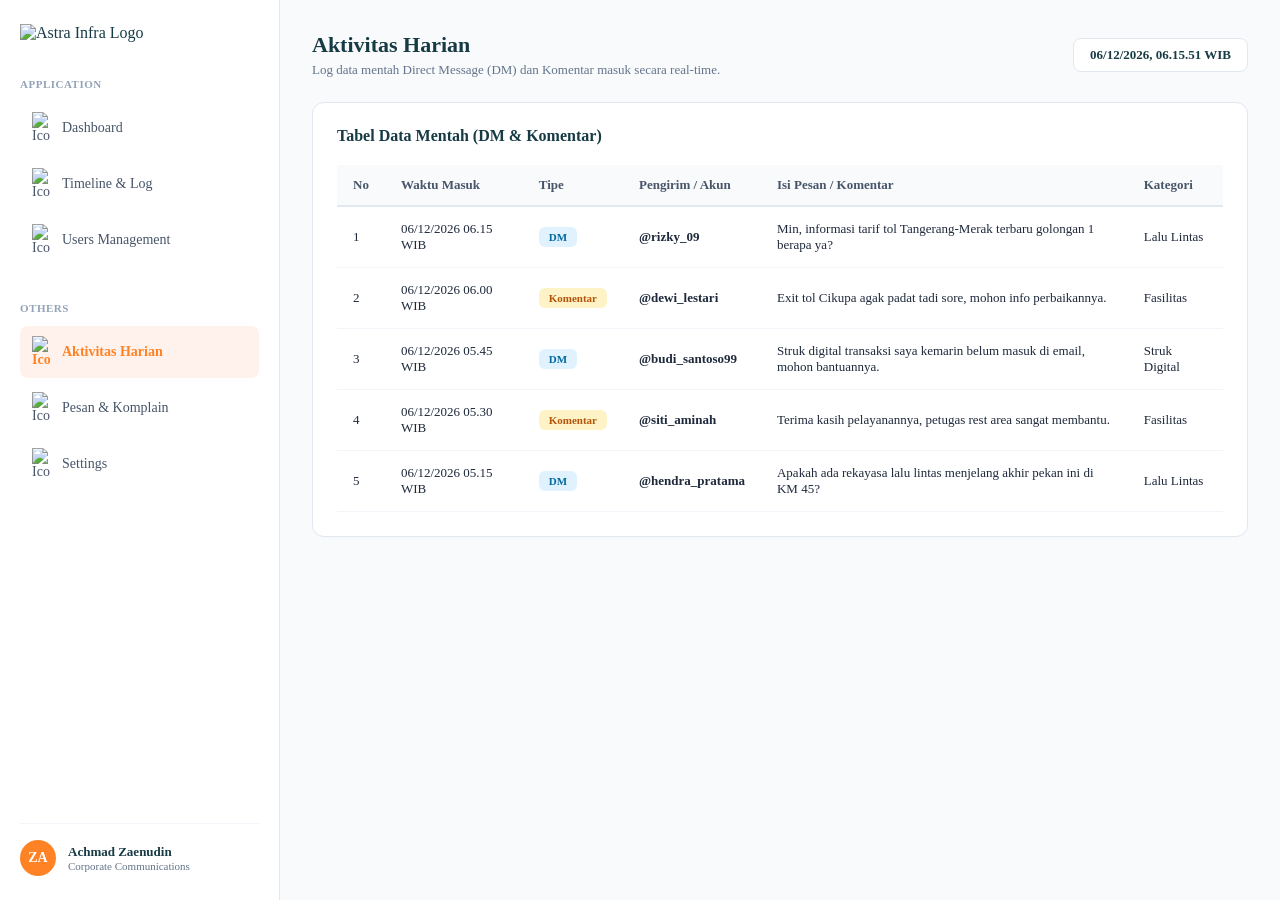
==== aktivitas.html @ bfa9b8fa "Update aktivitas.html" ====
<!DOCTYPE html>
<html lang="id">
<head>
    <meta charset="UTF-8">
    <meta name="viewport" content="width=device-width, initial-scale=1.0">
    <title>Aktivitas Harian - SMARTDASH Astra Infra</title>
    <!-- Google Fonts: Roboto -->
    <link href="https://fonts.googleapis.com/css2?family=Roboto:wght@400;500;700;900&display=swap" rel="stylesheet">
    <style>
        * {
            box-sizing: border-box;
            margin: 0;
            padding: 0;
            font-family: 'Roboto', !important;
        }

        body {
            background-color: #f8fafc;
            color: #173B45;
            display: flex;
            height: 100vh;
            overflow: hidden;
        }

        /* SIDEBAR KIRI */
        .sidebar {
            width: 280px;
            background-color: #ffffff;
            border-right: 1px solid #e2e8f0;
            display: flex;
            flex-direction: column;
            justify-content: space-between;
            padding: 24px 20px;
            height: 100vh;
        }

        .brand-container {
            display: flex;
            flex-direction: column;
            gap: 12px;
        }

        .brand-logo {
            max-width: 130px;
            height: auto;
        }

        .menu-section {
            margin-top: 24px;
        }

        .menu-label {
            font-size: 11px;
            font-weight: 700;
            color: #94a3b8;
            letter-spacing: 0.5px;
            margin-bottom: 12px;
            text-transform: uppercase;
        }

        .menu-list {
            display: flex;
            flex-direction: column;
            gap: 4px;
        }

        .menu-item {
            display: flex;
            align-items: center;
            gap: 12px;
            padding: 10px 12px;
            border-radius: 8px;
            text-decoration: none;
            color: #475569;
            font-size: 14px;
            font-weight: 500;
            transition: all 0.2s;
        }

        .menu-item:hover {
            background-color: #f1f5f9;
            color: #173B45;
        }

        .menu-item.active {
            background-color: #fff1eb;
            color: #FF8225;
            font-weight: 600;
        }

        /* USER PROFILE DI BAWAH */
        .user-profile {
            display: flex;
            align-items: center;
            gap: 12px;
            padding-top: 16px;
            border-top: 1px solid #f1f5f9;
        }

        .user-avatar {
            width: 36px;
            height: 36px;
            background-color: #FF8225;
            color: white;
            border-radius: 50%;
            display: flex;
            align-items: center;
            justify-content: center;
            font-weight: 700;
            font-size: 14px;
        }

        .user-info h4 {
            font-size: 13px;
            font-weight: 700;
            color: #173B45;
        }

        .user-info p {
            font-size: 11px;
            color: #64748b;
        }

        /* KONTEN UTAMA */
        .main-content {
            flex: 1;
            padding: 32px;
            overflow-y: auto;
            display: flex;
            flex-direction: column;
            gap: 24px;
        }

        .page-header {
            display: flex;
            justify-content: space-between;
            align-items: center;
        }

        .page-title h1 {
            font-size: 22px;
            font-weight: 700;
            color: #173B45;
        }

        .page-title p {
            font-size: 13px;
            color: #64748b;
            margin-top: 4px;
        }

        .live-clock {
            background: #ffffff;
            padding: 8px 16px;
            border-radius: 8px;
            border: 1px solid #e2e8f0;
            font-size: 13px;
            font-weight: 600;
            color: #173B45;
        }

        /* KARTU TABEL */
        .card {
            background: #ffffff;
            border-radius: 12px;
            border: 1px solid #e2e8f0;
            padding: 24px;
            box-shadow: 0 1px 3px rgba(0,0,0,0.02);
        }

        .card-header {
            display: flex;
            justify-content: space-between;
            align-items: center;
            margin-bottom: 20px;
        }

        .card-header h3 {
            font-size: 16px;
            font-weight: 700;
            color: #173B45;
        }

        /* TABEL DATA */
        .table-responsive {
            width: 100%;
            overflow-x: auto;
        }

        table {
            width: 100%;
            border-collapse: collapse;
            text-align: left;
            font-size: 13px;
        }

        th {
            background-color: #f8fafc;
            color: #475569;
            font-weight: 600;
            padding: 12px 16px;
            border-bottom: 2px solid #e2e8f0;
        }

        td {
            padding: 14px 16px;
            border-bottom: 1px solid #f1f5f9;
            color: #1e293b;
        }

        tr:hover td {
            background-color: #f8fafc;
        }

        .badge {
            padding: 4px 10px;
            border-radius: 6px;
            font-size: 11px;
            font-weight: 600;
        }

        .badge-dm {
            background-color: #e0f2fe;
            color: #0369a1;
        }

        .badge-komentar {
            background-color: #fef3c7;
            color: #b45309;
        }
    </style>
</head>
<body>

    <!-- SIDEBAR -->
    <aside class="sidebar">
        <div class="brand-container">
            <img src="assets/Logo.svg" alt="Astra Infra Logo" class="brand-logo">
            
            <div class="menu-section">
                <div class="menu-label">Application</div>
                <div class="menu-list">
                    <a href="dashboard.html" class="menu-item">
                        <img src="assets/Dashboard.svg" alt="Icon" width="18"> Dashboard
                    </a>
                    <a href="index.html" class="menu-item">
                        <img src="assets/calendar.svg" alt="Icon" width="18"> Timeline & Log
                    </a>
                    <a href="#" class="menu-item">
                        <img src="assets/Profil.svg" alt="Icon" width="18"> Users Management
                    </a>
                </div>
            </div>

            <div class="menu-section">
                <div class="menu-label">Others</div>
                <div class="menu-list">
                    <a href="aktivitas.html" class="menu-item active">
                        <img src="assets/Aktivitas.svg" alt="Icon" width="18"> Aktivitas Harian
                    </a>
                    <a href="#" class="menu-item">
                        <img src="assets/message.svg" alt="Icon" width="18"> Pesan & Komplain
                    </a>
                    <a href="#" class="menu-item">
                        <img src="assets/Setting.svg" alt="Icon" width="18"> Settings
                    </a>
                </div>
            </div>
        </div>

        <div class="user-profile">
            <div class="user-avatar">ZA</div>
            <div class="user-info">
                <h4>Achmad Zaenudin</h4>
                <p>Corporate Communications</p>
            </div>
        </div>
    </aside>

    <!-- KONTEN UTAMA -->
    <main class="main-content">
        <div class="page-header">
            <div class="page-title">
                <h1>Aktivitas Harian</h1>
                <p>Log data mentah Direct Message (DM) dan Komentar masuk secara real-time.</p>
            </div>
            <div class="live-clock" id="liveClock">
                Memuat Waktu...
            </div>
        </div>

        <div class="card">
            <div class="card-header">
                <h3>Tabel Data Mentah (DM & Komentar)</h3>
            </div>
            <div class="table-responsive">
                <table>
                    <thead>
                        <tr>
                            <th>No</th>
                            <th>Waktu Masuk</th>
                            <th>Tipe</th>
                            <th>Pengirim / Akun</th>
                            <th>Isi Pesan / Komentar</th>
                            <th>Kategori</th>
                        </tr>
                    </thead>
                    <tbody id="rawDataTable">
                        <!-- Data akan diisi otomatis menggunakan JavaScript dengan waktu terbaru -->
                    </tbody>
                </table>
            </div>
        </div>
    </main>

    <script>
        // Fungsi untuk menampilkan jam dan tanggal real-time
        function updateClock() {
            const now = new Date();
            const options = { day: '2-digit', month: '2-digit', year: 'numeric', hour: '2-digit', minute: '2-digit', second: '2-digit' };
            document.getElementById('liveClock').innerText = now.toLocaleDateString('id-ID', options) + ' WIB';
        }
        setInterval(updateClock, 1000);
        updateClock();

        // Simulasi data mentah DM & Komentar dengan tanggal/waktu otomatis berjalan
        const rawData = [
            { type: 'DM', sender: '@rizky_09', text: 'Min, informasi tarif tol Tangerang-Merak terbaru golongan 1 berapa ya?', category: 'Lalu Lintas' },
            { type: 'Komentar', sender: '@dewi_lestari', text: 'Exit tol Cikupa agak padat tadi sore, mohon info perbaikannya.', category: 'Fasilitas' },
            { type: 'DM', sender: '@budi_santoso99', text: 'Struk digital transaksi saya kemarin belum masuk di email, mohon bantuannya.', category: 'Struk Digital' },
            { type: 'Komentar', sender: '@siti_aminah', text: 'Terima kasih pelayanannya, petugas rest area sangat membantu.', category: 'Fasilitas' },
            { type: 'DM', sender: '@hendra_pratama', text: 'Apakah ada rekayasa lalu lintas menjelang akhir pekan ini di KM 45?', category: 'Lalu Lintas' }
        ];

        const tableBody = document.getElementById('rawDataTable');
        
        // Generate tanggal mundur beberapa menit dari sekarang agar terlihat dinamis dan terbaru
        rawData.forEach((item, index) => {
            const dateObj = new Date(Date.now() - index * 1000 * 60 * 15); // selisih 15 menit per baris
            const formattedDate = dateObj.toLocaleDateString('id-ID', { day: '2-digit', month: '2-digit', year: 'numeric' }) + ' ' + dateObj.toLocaleTimeString('id-ID', { hour: '2-digit', minute: '2-digit' });

            const badgeClass = item.type === 'DM' ? 'badge-dm' : 'badge-komentar';

            const row = `
                <tr>
                    <td>${index + 1}</td>
                    <td>${formattedDate} WIB</td>
                    <td><span class="badge ${badgeClass}">${item.type}</span></td>
                    <td><strong>${item.sender}</strong></td>
                    <td>${item.text}</td>
                    <td>${item.category}</td>
                </tr>
            `;
            tableBody.innerHTML += row;
        });
    </script>
</body>
</html>
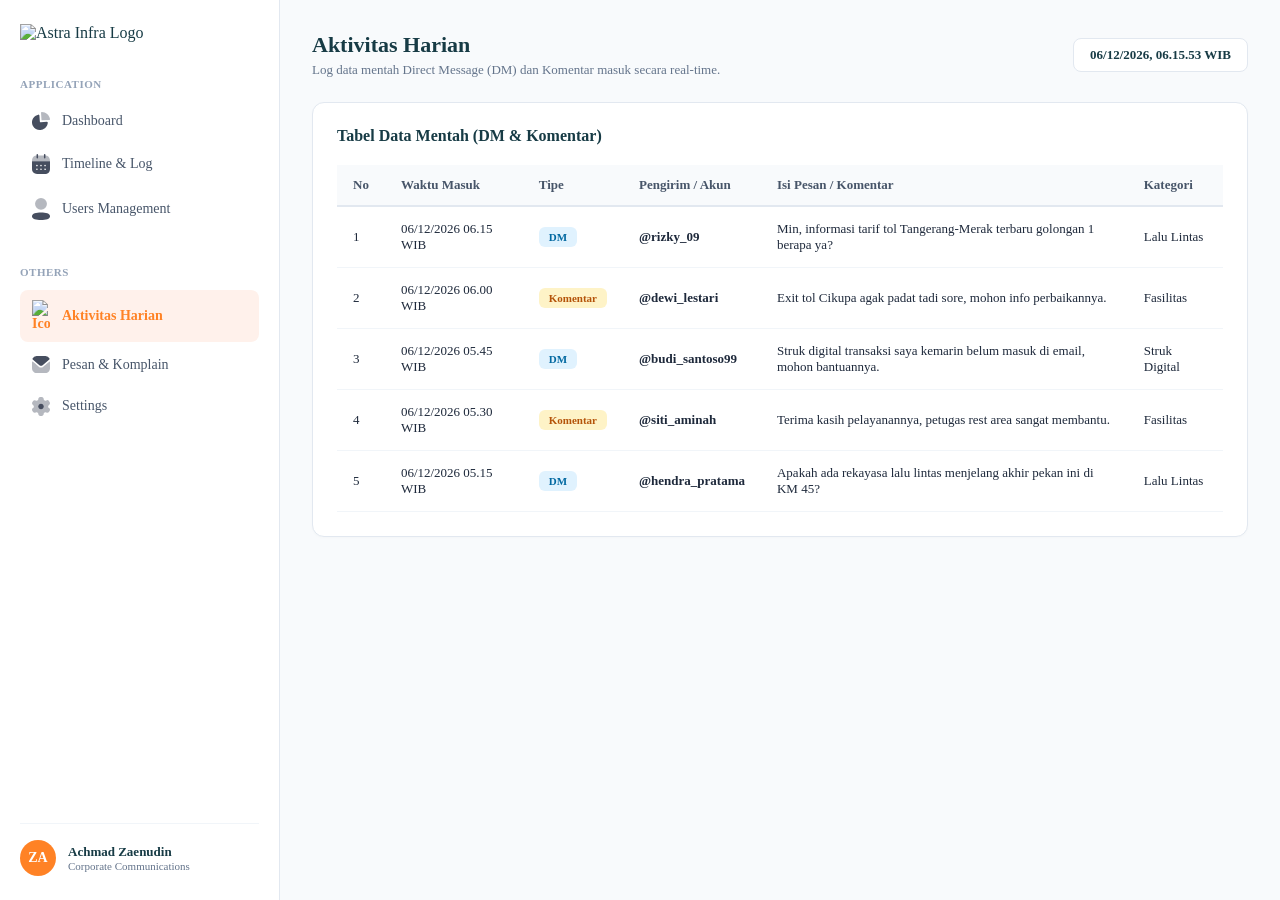
==== commit 98760fc9: "Remove 'assets/' prefix from image sources" ====
--- a/aktivitas.html
+++ b/aktivitas.html
@@ -241,13 +241,13 @@
                 <div class="menu-label">Application</div>
                 <div class="menu-list">
                     <a href="dashboard.html" class="menu-item">
-                        <img src="assets/Dashboard.svg" alt="Icon" width="18"> Dashboard
+                        <img src="Dashboard.svg" alt="Icon" width="18"> Dashboard
                     </a>
                     <a href="index.html" class="menu-item">
-                        <img src="assets/calendar.svg" alt="Icon" width="18"> Timeline & Log
+                        <img src="calendar.svg" alt="Icon" width="18"> Timeline & Log
                     </a>
                     <a href="#" class="menu-item">
-                        <img src="assets/Profil.svg" alt="Icon" width="18"> Users Management
+                        <img src="Profil.svg" alt="Icon" width="18"> Users Management
                     </a>
                 </div>
             </div>
@@ -259,10 +259,10 @@
                         <img src="assets/Aktivitas.svg" alt="Icon" width="18"> Aktivitas Harian
                     </a>
                     <a href="#" class="menu-item">
-                        <img src="assets/message.svg" alt="Icon" width="18"> Pesan & Komplain
+                        <img src="message.svg" alt="Icon" width="18"> Pesan & Komplain
                     </a>
                     <a href="#" class="menu-item">
-                        <img src="assets/Setting.svg" alt="Icon" width="18"> Settings
+                        <img src="Setting.svg" alt="Icon" width="18"> Settings
                     </a>
                 </div>
             </div>
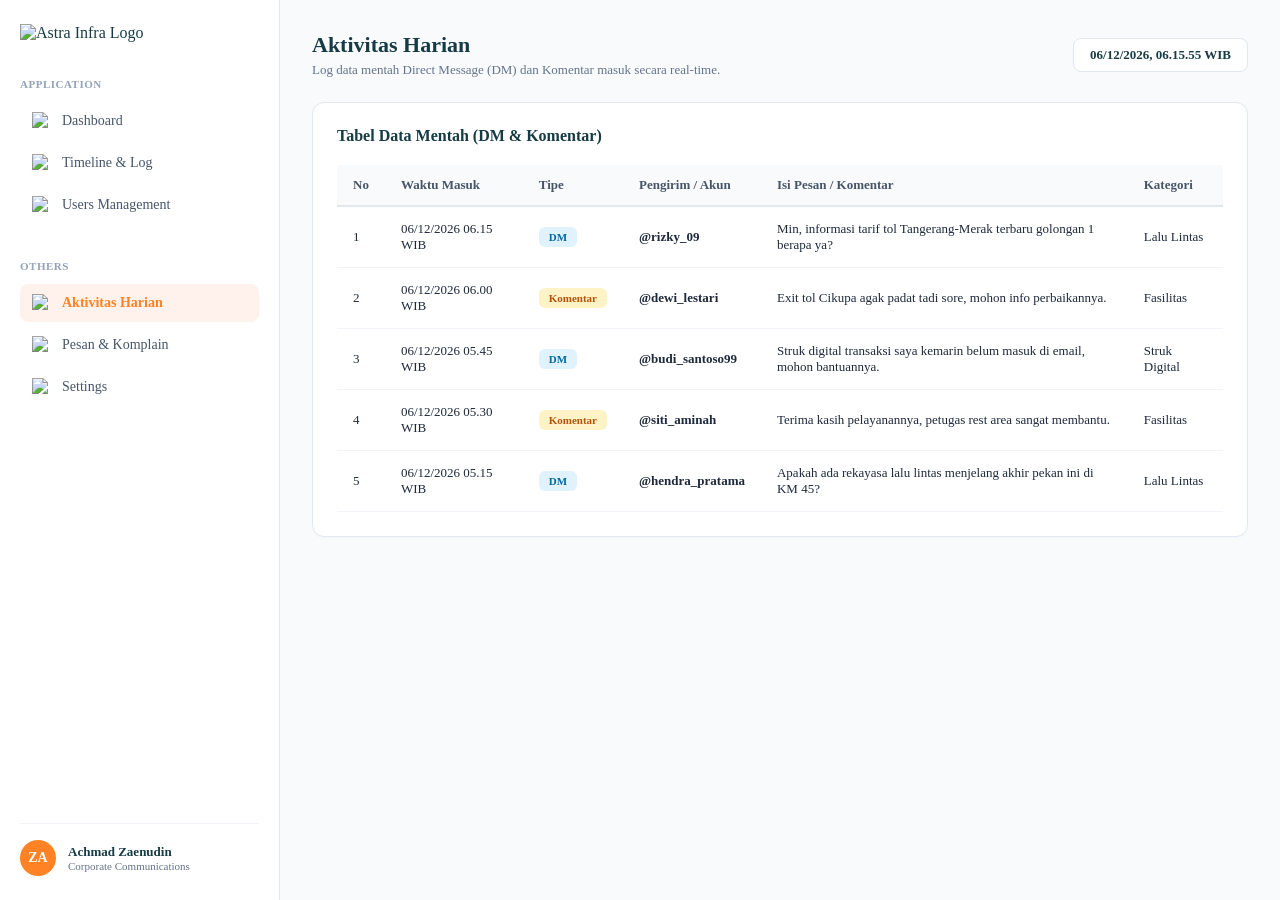
==== commit edb48b90: "Update image paths in aktivitas.html" ====
--- a/aktivitas.html
+++ b/aktivitas.html
@@ -13,7 +13,12 @@
             padding: 0;
             font-family: 'Roboto', !important;
         }
-
+        
+        .menu-item img {
+            width: 18px;
+            height: 18px;
+            object-fit: contain;
+        }
         body {
             background-color: #f8fafc;
             color: #173B45;
@@ -233,21 +238,22 @@
 <body>
 
     <!-- SIDEBAR -->
+    <!-- SIDEBAR -->
     <aside class="sidebar">
         <div class="brand-container">
-            <img src="assets/Logo.svg" alt="Astra Infra Logo" class="brand-logo">
+            <img src="./assets/Logo.svg" alt="Astra Infra Logo" class="brand-logo">
             
             <div class="menu-section">
                 <div class="menu-label">Application</div>
                 <div class="menu-list">
                     <a href="dashboard.html" class="menu-item">
-                        <img src="Dashboard.svg" alt="Icon" width="18"> Dashboard
+                        <img src="./assets/Dashboard.svg" alt="Icon" width="18" height="18"> Dashboard
                     </a>
                     <a href="index.html" class="menu-item">
-                        <img src="calendar.svg" alt="Icon" width="18"> Timeline & Log
+                        <img src="./assets/calendar.svg" alt="Icon" width="18" height="18"> Timeline & Log
                     </a>
                     <a href="#" class="menu-item">
-                        <img src="Profil.svg" alt="Icon" width="18"> Users Management
+                        <img src="./assets/Profil.svg" alt="Icon" width="18" height="18"> Users Management
                     </a>
                 </div>
             </div>
@@ -256,13 +262,13 @@
                 <div class="menu-label">Others</div>
                 <div class="menu-list">
                     <a href="aktivitas.html" class="menu-item active">
-                        <img src="assets/Aktivitas.svg" alt="Icon" width="18"> Aktivitas Harian
+                        <img src="./assets/Aktivitas.svg" alt="Icon" width="18" height="18"> Aktivitas Harian
                     </a>
                     <a href="#" class="menu-item">
-                        <img src="message.svg" alt="Icon" width="18"> Pesan & Komplain
+                        <img src="./assets/message.svg" alt="Icon" width="18" height="18"> Pesan & Komplain
                     </a>
                     <a href="#" class="menu-item">
-                        <img src="Setting.svg" alt="Icon" width="18"> Settings
+                        <img src="./assets/Setting.svg" alt="Icon" width="18" height="18"> Settings
                     </a>
                 </div>
             </div>
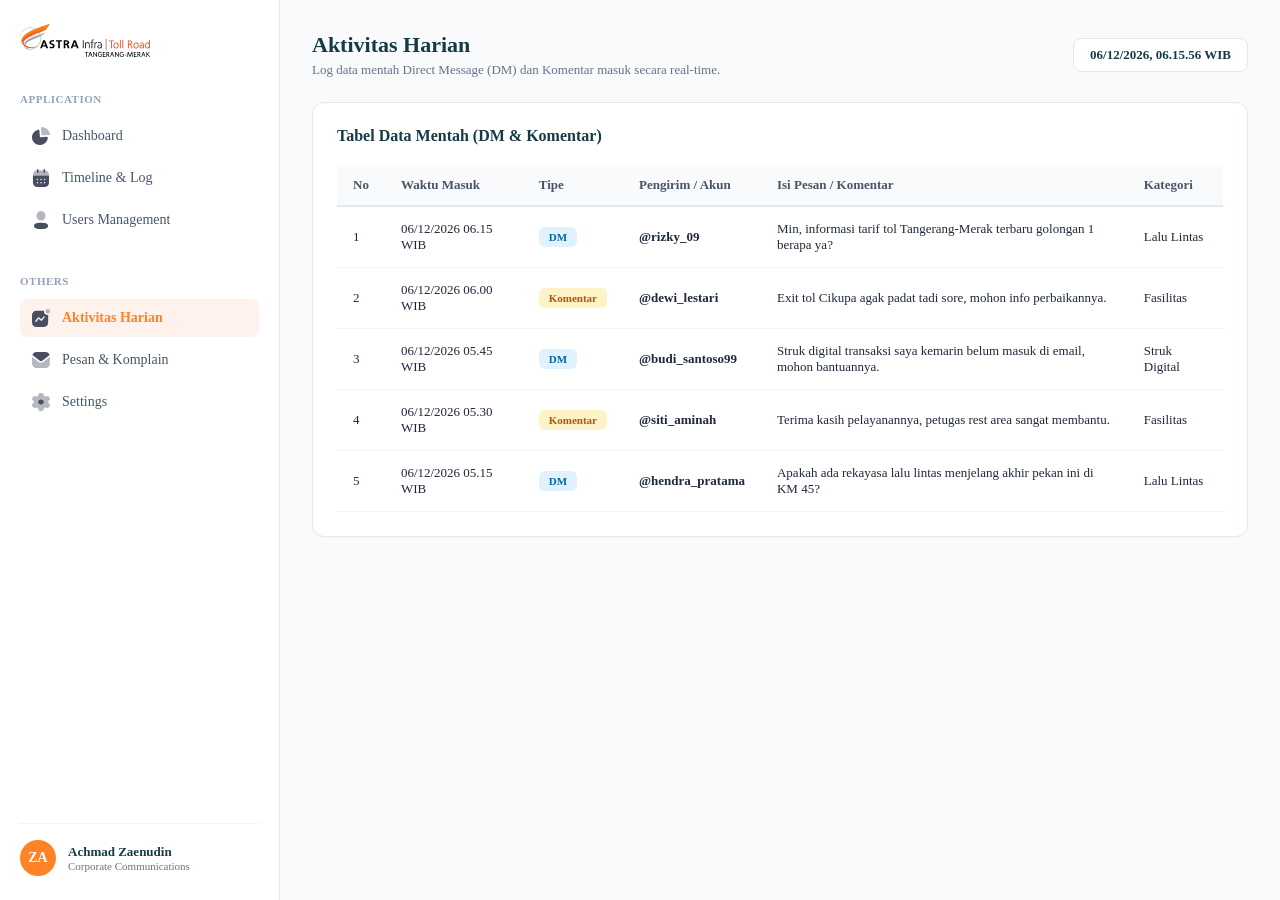
==== commit fdde9e68: "Update aktivitas.html" ====
--- a/aktivitas.html
+++ b/aktivitas.html
@@ -241,19 +241,19 @@
     <!-- SIDEBAR -->
     <aside class="sidebar">
         <div class="brand-container">
-            <img src="./assets/Logo.svg" alt="Astra Infra Logo" class="brand-logo">
+            <img src="Logo.svg" alt="Astra Infra Logo" class="brand-logo">
             
             <div class="menu-section">
                 <div class="menu-label">Application</div>
                 <div class="menu-list">
                     <a href="dashboard.html" class="menu-item">
-                        <img src="./assets/Dashboard.svg" alt="Icon" width="18" height="18"> Dashboard
+                        <img src="Dashboard.svg" alt="Icon" width="18" height="18"> Dashboard
                     </a>
                     <a href="index.html" class="menu-item">
-                        <img src="./assets/calendar.svg" alt="Icon" width="18" height="18"> Timeline & Log
+                        <img src="calendar.svg" alt="Icon" width="18" height="18"> Timeline & Log
                     </a>
                     <a href="#" class="menu-item">
-                        <img src="./assets/Profil.svg" alt="Icon" width="18" height="18"> Users Management
+                        <img src="Profil.svg" alt="Icon" width="18" height="18"> Users Management
                     </a>
                 </div>
             </div>
@@ -262,13 +262,13 @@
                 <div class="menu-label">Others</div>
                 <div class="menu-list">
                     <a href="aktivitas.html" class="menu-item active">
-                        <img src="./assets/Aktivitas.svg" alt="Icon" width="18" height="18"> Aktivitas Harian
+                        <img src="Aktivitas.svg" alt="Icon" width="18" height="18"> Aktivitas Harian
                     </a>
                     <a href="#" class="menu-item">
-                        <img src="./assets/message.svg" alt="Icon" width="18" height="18"> Pesan & Komplain
+                        <img src="message.svg" alt="Icon" width="18" height="18"> Pesan & Komplain
                     </a>
                     <a href="#" class="menu-item">
-                        <img src="./assets/Setting.svg" alt="Icon" width="18" height="18"> Settings
+                        <img src="Setting.svg" alt="Icon" width="18" height="18"> Settings
                     </a>
                 </div>
             </div>
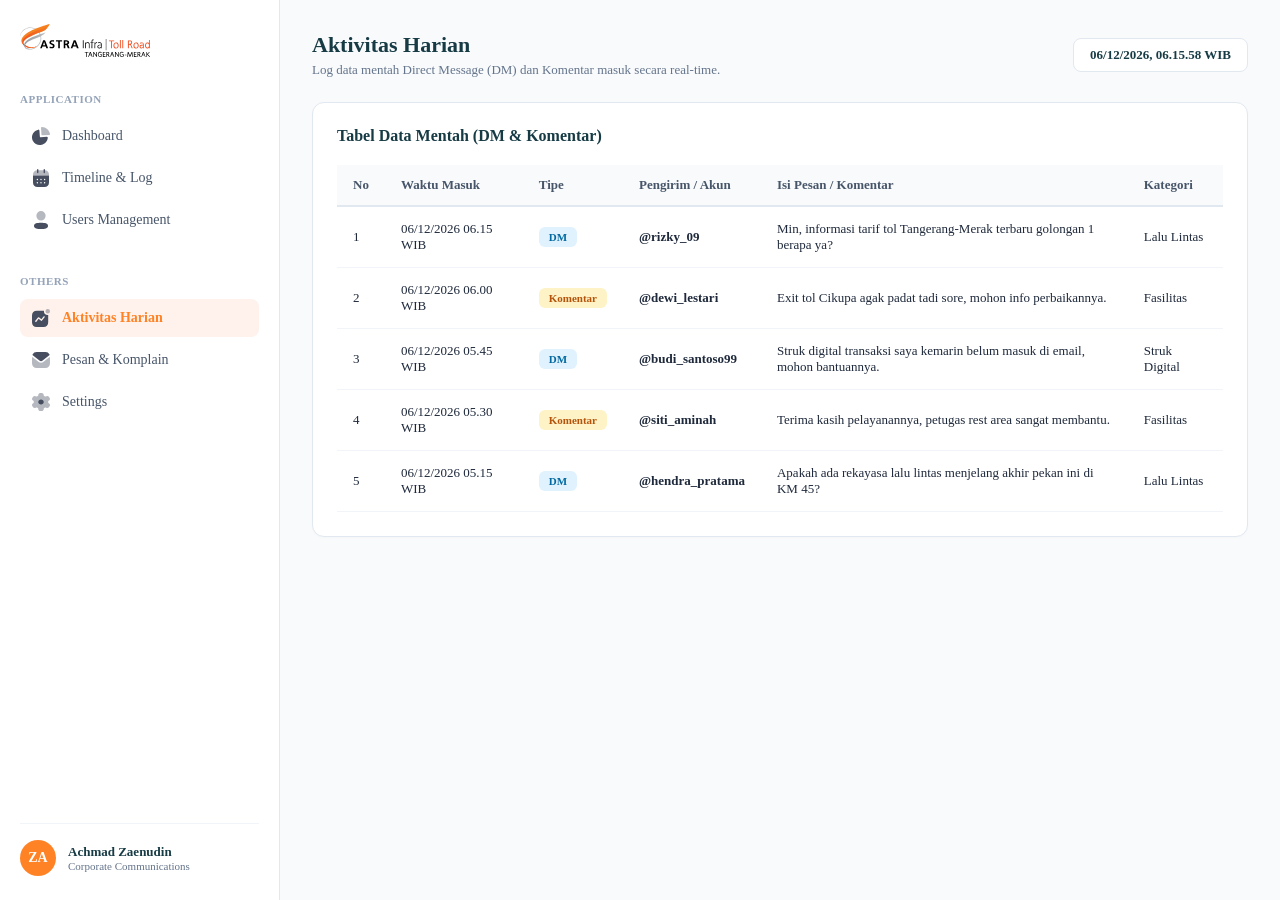
==== commit 8be1736e: "Update page title in aktivitas.html" ====
--- a/aktivitas.html
+++ b/aktivitas.html
@@ -3,7 +3,7 @@
 <head>
     <meta charset="UTF-8">
     <meta name="viewport" content="width=device-width, initial-scale=1.0">
-    <title>Aktivitas Harian - SMARTDASH Astra Infra</title>
+    <title>Aktivitas Harian - Dirrect Message dan Komen Instagram</title>
     <!-- Google Fonts: Roboto -->
     <link href="https://fonts.googleapis.com/css2?family=Roboto:wght@400;500;700;900&display=swap" rel="stylesheet">
     <style>
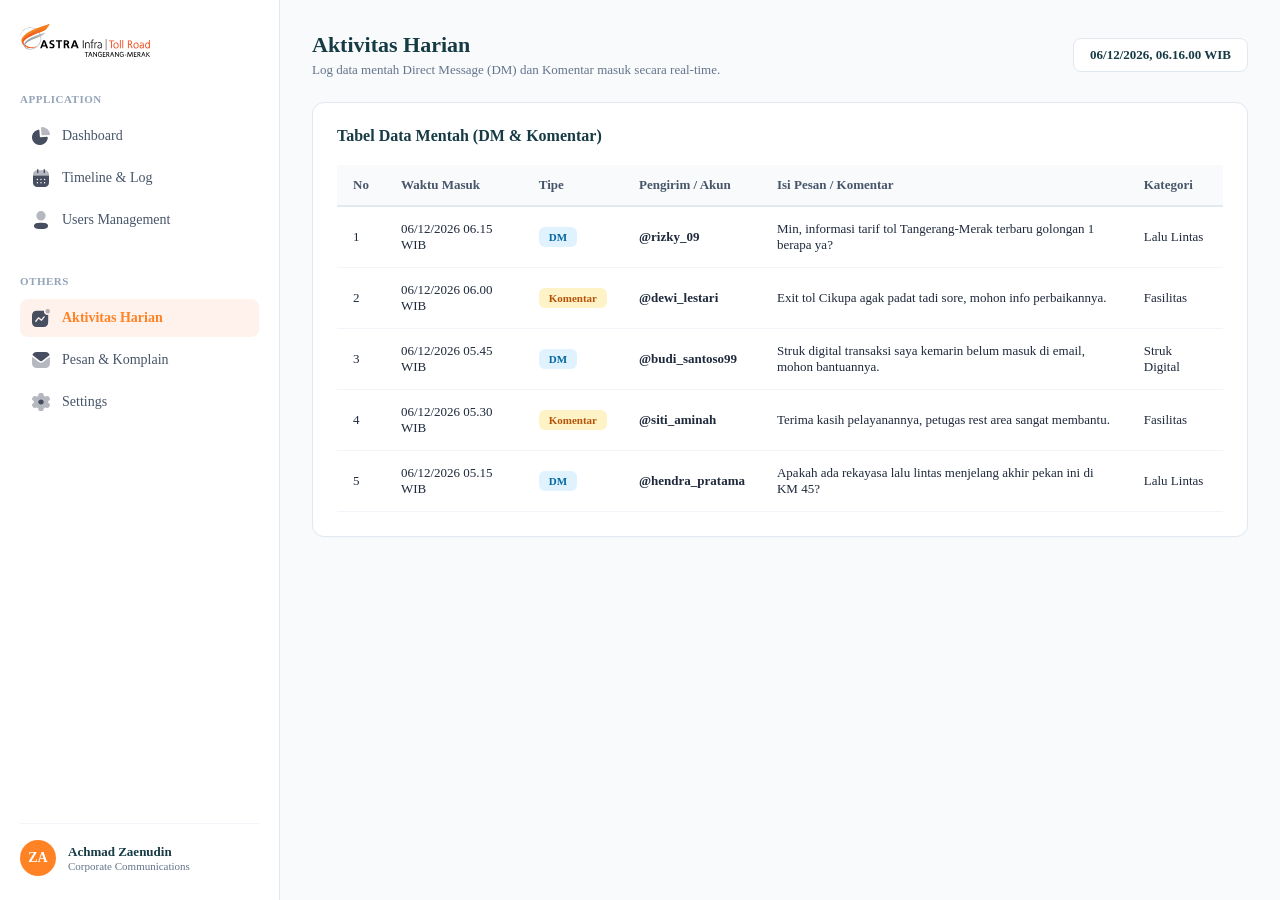
==== commit a611ee96: "Update aktivitas.html" ====
--- a/aktivitas.html
+++ b/aktivitas.html
@@ -4,7 +4,6 @@
     <meta charset="UTF-8">
     <meta name="viewport" content="width=device-width, initial-scale=1.0">
     <title>Aktivitas Harian - Dirrect Message dan Komen Instagram</title>
-    <!-- Google Fonts: Roboto -->
     <link href="https://fonts.googleapis.com/css2?family=Roboto:wght@400;500;700;900&display=swap" rel="stylesheet">
     <style>
         * {
@@ -237,8 +236,7 @@
 </head>
 <body>
 
-    <!-- SIDEBAR -->
-    <!-- SIDEBAR -->
+
     <aside class="sidebar">
         <div class="brand-container">
             <img src="Logo.svg" alt="Astra Infra Logo" class="brand-logo">
@@ -283,7 +281,6 @@
         </div>
     </aside>
 
-    <!-- KONTEN UTAMA -->
     <main class="main-content">
         <div class="page-header">
             <div class="page-title">
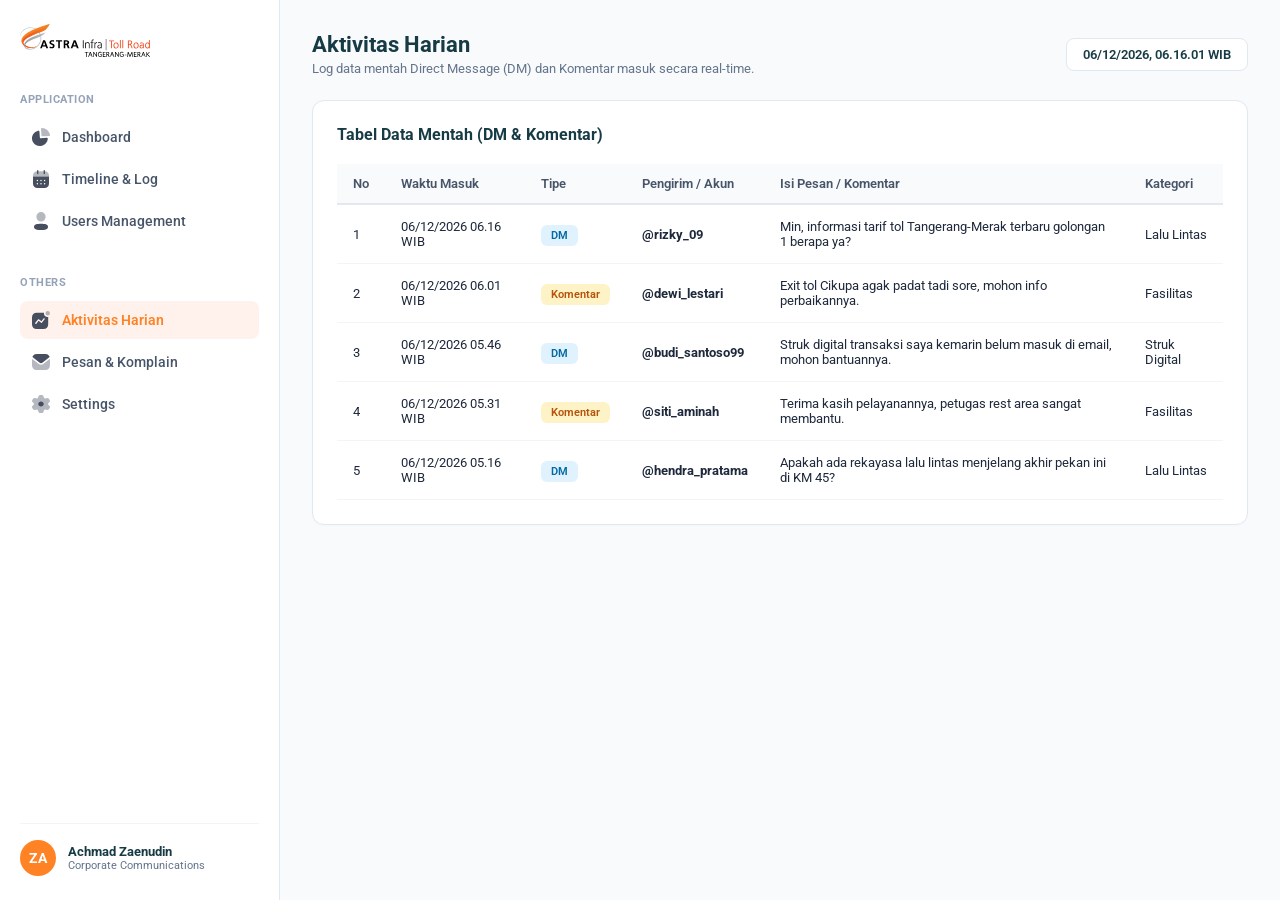
==== commit fa5b0799: "Update aktivitas.html" ====
--- a/aktivitas.html
+++ b/aktivitas.html
@@ -3,14 +3,14 @@
 <head>
     <meta charset="UTF-8">
     <meta name="viewport" content="width=device-width, initial-scale=1.0">
-    <title>Aktivitas Harian - Dirrect Message dan Komen Instagram</title>
+    <title>Aktivitas Harian - Direct Message dan Komen Instagram</title>
     <link href="https://fonts.googleapis.com/css2?family=Roboto:wght@400;500;700;900&display=swap" rel="stylesheet">
     <style>
         * {
             box-sizing: border-box;
             margin: 0;
             padding: 0;
-            font-family: 'Roboto', !important;
+            font-family: 'Roboto', sans-serif;
         }
         
         .menu-item img {
@@ -18,6 +18,7 @@
             height: 18px;
             object-fit: contain;
         }
+        
         body {
             background-color: #f8fafc;
             color: #173B45;
@@ -235,7 +236,6 @@
     </style>
 </head>
 <body>
-
 
     <aside class="sidebar">
         <div class="brand-container">
@@ -309,7 +309,7 @@
                         </tr>
                     </thead>
                     <tbody id="rawDataTable">
-                        <!-- Data akan diisi otomatis menggunakan JavaScript dengan waktu terbaru -->
+                        <!-- Data akan diisi otomatis menggunakan JavaScript -->
                     </tbody>
                 </table>
             </div>
@@ -317,7 +317,6 @@
     </main>
 
     <script>
-        // Fungsi untuk menampilkan jam dan tanggal real-time
         function updateClock() {
             const now = new Date();
             const options = { day: '2-digit', month: '2-digit', year: 'numeric', hour: '2-digit', minute: '2-digit', second: '2-digit' };
@@ -326,7 +325,6 @@
         setInterval(updateClock, 1000);
         updateClock();
 
-        // Simulasi data mentah DM & Komentar dengan tanggal/waktu otomatis berjalan
         const rawData = [
             { type: 'DM', sender: '@rizky_09', text: 'Min, informasi tarif tol Tangerang-Merak terbaru golongan 1 berapa ya?', category: 'Lalu Lintas' },
             { type: 'Komentar', sender: '@dewi_lestari', text: 'Exit tol Cikupa agak padat tadi sore, mohon info perbaikannya.', category: 'Fasilitas' },
@@ -337,9 +335,8 @@
 
         const tableBody = document.getElementById('rawDataTable');
         
-        // Generate tanggal mundur beberapa menit dari sekarang agar terlihat dinamis dan terbaru
         rawData.forEach((item, index) => {
-            const dateObj = new Date(Date.now() - index * 1000 * 60 * 15); // selisih 15 menit per baris
+            const dateObj = new Date(Date.now() - index * 1000 * 60 * 15);
             const formattedDate = dateObj.toLocaleDateString('id-ID', { day: '2-digit', month: '2-digit', year: 'numeric' }) + ' ' + dateObj.toLocaleTimeString('id-ID', { hour: '2-digit', minute: '2-digit' });
 
             const badgeClass = item.type === 'DM' ? 'badge-dm' : 'badge-komentar';
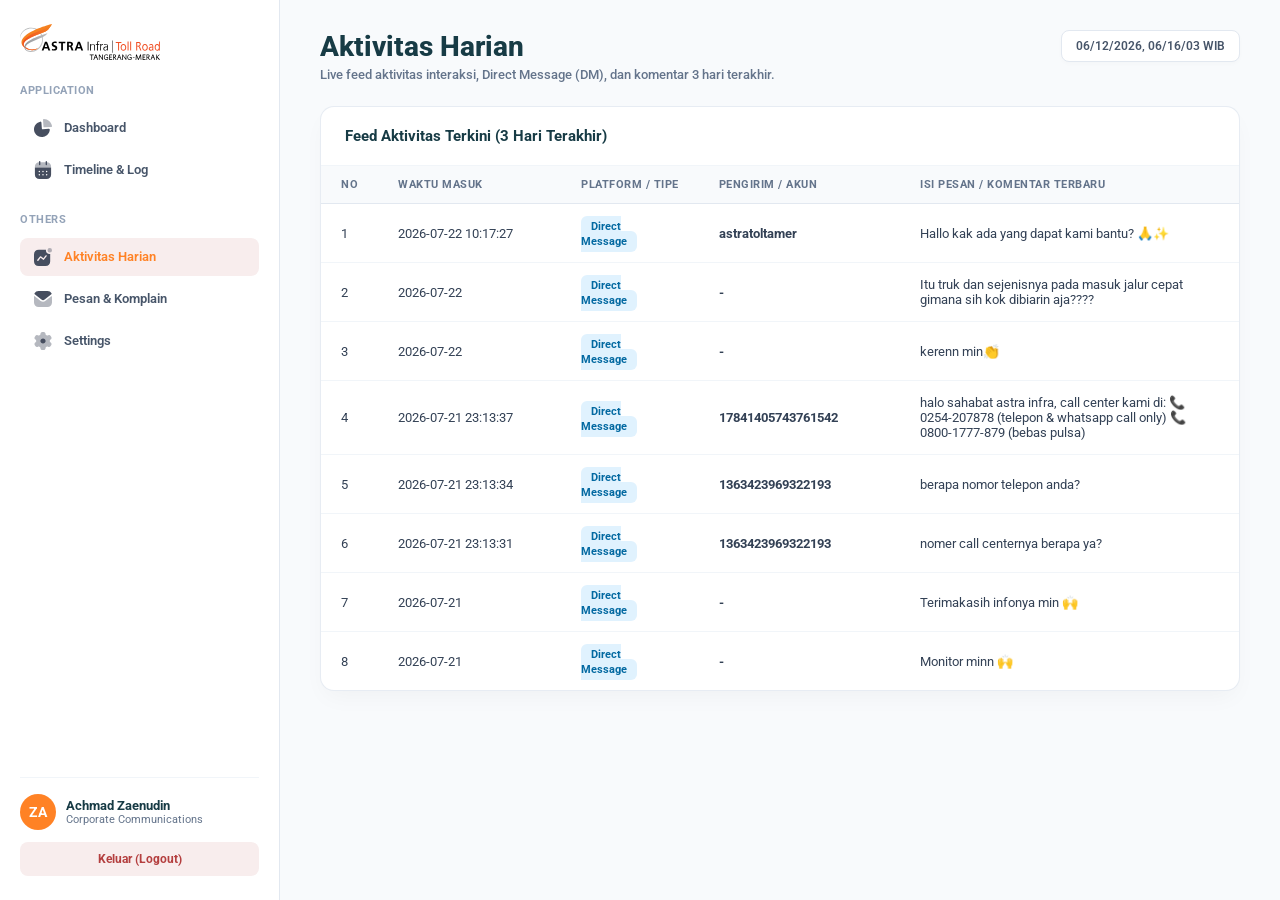
==== commit 051085fd: "Add files via upload" ====
--- a/aktivitas.html
+++ b/aktivitas.html
@@ -3,7 +3,7 @@
 <head>
     <meta charset="UTF-8">
     <meta name="viewport" content="width=device-width, initial-scale=1.0">
-    <title>Aktivitas Harian - Direct Message dan Komen Instagram</title>
+    <title>Aktivitas Harian - SMARTDASH Astra Infra Toll Road Tangerang-Merak</title>
     <link href="https://fonts.googleapis.com/css2?family=Roboto:wght@400;500;700;900&display=swap" rel="stylesheet">
     <style>
         * {
@@ -12,13 +12,7 @@
             padding: 0;
             font-family: 'Roboto', sans-serif;
         }
-        
-        .menu-item img {
-            width: 18px;
-            height: 18px;
-            object-fit: contain;
-        }
-        
+
         body {
             background-color: #f8fafc;
             color: #173B45;
@@ -37,30 +31,39 @@
             justify-content: space-between;
             padding: 24px 20px;
             height: 100vh;
-        }
-
-        .brand-container {
-            display: flex;
-            flex-direction: column;
-            gap: 12px;
+            box-shadow: 4px 0 20px rgba(0, 0, 0, 0.02);
+        }
+
+        .sidebar-top {
+            display: flex;
+            flex-direction: column;
+            gap: 24px;
+            overflow-y: auto;
+        }
+
+        .brand-logo-container {
+            display: flex;
+            align-items: center;
         }
 
         .brand-logo {
-            max-width: 130px;
+            max-width: 140px;
             height: auto;
         }
 
         .menu-section {
-            margin-top: 24px;
+            display: flex;
+            flex-direction: column;
+            gap: 6px;
         }
 
         .menu-label {
             font-size: 11px;
             font-weight: 700;
+            text-transform: uppercase;
             color: #94a3b8;
             letter-spacing: 0.5px;
-            margin-bottom: 12px;
-            text-transform: uppercase;
+            margin-bottom: 6px;
         }
 
         .menu-list {
@@ -73,13 +76,14 @@
             display: flex;
             align-items: center;
             gap: 12px;
-            padding: 10px 12px;
-            border-radius: 8px;
+            padding: 10px 14px;
             text-decoration: none;
             color: #475569;
-            font-size: 14px;
-            font-weight: 500;
-            transition: all 0.2s;
+            font-size: 13px;
+            font-weight: 600;
+            border-radius: 8px;
+            transition: all 0.2s ease;
+            cursor: pointer;
         }
 
         .menu-item:hover {
@@ -88,26 +92,30 @@
         }
 
         .menu-item.active {
-            background-color: #fff1eb;
+            background-color: #F8EDED;
             color: #FF8225;
-            font-weight: 600;
-        }
-
-        /* USER PROFILE DI BAWAH */
+        }
+
+        .sidebar-footer {
+            border-top: 1px solid #f1f5f9;
+            padding-top: 16px;
+            display: flex;
+            flex-direction: column;
+            gap: 12px;
+        }
+
         .user-profile {
             display: flex;
             align-items: center;
-            gap: 12px;
-            padding-top: 16px;
-            border-top: 1px solid #f1f5f9;
+            gap: 10px;
         }
 
         .user-avatar {
             width: 36px;
             height: 36px;
+            border-radius: 50%;
             background-color: #FF8225;
             color: white;
-            border-radius: 50%;
             display: flex;
             align-items: center;
             justify-content: center;
@@ -115,113 +123,135 @@
             font-size: 14px;
         }
 
-        .user-info h4 {
+        .user-info {
+            display: flex;
+            flex-direction: column;
+        }
+
+        .user-name {
             font-size: 13px;
             font-weight: 700;
             color: #173B45;
         }
 
-        .user-info p {
+        .user-role {
             font-size: 11px;
             color: #64748b;
+        }
+
+        .logout-btn {
+            width: 100%;
+            background-color: #F8EDED;
+            color: #B43F3F;
+            border: none;
+            border-radius: 8px;
+            padding: 10px;
+            font-size: 12px;
+            font-weight: 700;
+            cursor: pointer;
+            transition: background 0.2s;
+            text-align: center;
+            text-decoration: none;
+            display: block;
+        }
+
+        .logout-btn:hover {
+            background-color: #f7d6d6;
         }
 
         /* KONTEN UTAMA */
         .main-content {
             flex: 1;
-            padding: 32px;
+            padding: 30px 40px;
             overflow-y: auto;
-            display: flex;
-            flex-direction: column;
-            gap: 24px;
-        }
-
-        .page-header {
+            background-color: #f8fafc;
+        }
+        
+        .top-bar {
             display: flex;
             justify-content: space-between;
-            align-items: center;
-        }
-
-        .page-title h1 {
-            font-size: 22px;
-            font-weight: 700;
+            align-items: flex-start;
+            margin-bottom: 24px;
+        }
+
+        .top-bar h2 {
+            font-size: 28px;
+            font-weight: 800;
             color: #173B45;
         }
 
-        .page-title p {
+        .top-bar p {
             font-size: 13px;
             color: #64748b;
             margin-top: 4px;
-        }
-
-        .live-clock {
+            font-weight: 500;
+        }
+
+        .live-badge {
+            background-color: #ffffff;
+            border: 1px solid #e2e8f0;
+            padding: 8px 14px;
+            border-radius: 8px;
+            font-size: 12px;
+            font-weight: 600;
+            color: #475569;
+            box-shadow: 0 2px 4px rgba(0,0,0,0.02);
+        }
+
+        /* TABEL DATA */
+        .table-card {
             background: #ffffff;
-            padding: 8px 16px;
-            border-radius: 8px;
-            border: 1px solid #e2e8f0;
-            font-size: 13px;
-            font-weight: 600;
+            border-radius: 14px;
+            border: 1px solid rgba(226, 232, 240, 0.8);
+            box-shadow: 0 10px 25px -5px rgba(0, 0, 0, 0.04);
+            overflow: hidden;
+        }
+
+        .table-header-title {
+            padding: 20px 24px;
+            font-size: 15px;
+            font-weight: 700;
             color: #173B45;
-        }
-
-        /* KARTU TABEL */
-        .card {
-            background: #ffffff;
-            border-radius: 12px;
-            border: 1px solid #e2e8f0;
-            padding: 24px;
-            box-shadow: 0 1px 3px rgba(0,0,0,0.02);
-        }
-
-        .card-header {
-            display: flex;
-            justify-content: space-between;
-            align-items: center;
-            margin-bottom: 20px;
-        }
-
-        .card-header h3 {
-            font-size: 16px;
-            font-weight: 700;
-            color: #173B45;
-        }
-
-        /* TABEL DATA */
-        .table-responsive {
-            width: 100%;
-            overflow-x: auto;
+            border-bottom: 1px solid #f1f5f9;
         }
 
         table {
             width: 100%;
             border-collapse: collapse;
             text-align: left;
-            font-size: 13px;
         }
 
         th {
             background-color: #f8fafc;
-            color: #475569;
-            font-weight: 600;
-            padding: 12px 16px;
-            border-bottom: 2px solid #e2e8f0;
+            padding: 12px 20px;
+            font-size: 11px;
+            font-weight: 700;
+            color: #64748b;
+            text-transform: uppercase;
+            letter-spacing: 0.5px;
+            border-bottom: 1px solid #e2e8f0;
         }
 
         td {
-            padding: 14px 16px;
+            padding: 14px 20px;
+            font-size: 13px;
+            color: #334155;
             border-bottom: 1px solid #f1f5f9;
-            color: #1e293b;
-        }
-
-        tr:hover td {
-            background-color: #f8fafc;
-        }
-
-        .badge {
+        }
+
+        tr:last-child td {
+            border-bottom: none;
+        }
+
+        tr:hover {
+            background-color: #fafafa;
+        }
+
+        .badge-type {
             padding: 4px 10px;
             border-radius: 6px;
             font-size: 11px;
-            font-weight: 600;
+            font-weight: 700;
         }
 
         .badge-dm {
@@ -233,25 +263,32 @@
             background-color: #fef3c7;
             color: #b45309;
         }
+
+        .empty-state {
+            text-align: center;
+            padding: 40px;
+            color: #94a3b8;
+            font-size: 13px;
+        }
     </style>
 </head>
+
 <body>
-
+    <!-- SIDEBAR -->
     <aside class="sidebar">
-        <div class="brand-container">
-            <img src="Logo.svg" alt="Astra Infra Logo" class="brand-logo">
-            
+        <div class="sidebar-top">
+            <div class="brand-logo-container">
+                <img src="Logo.svg" alt="Logo Smartdash" class="brand-logo">
+            </div>
+
             <div class="menu-section">
                 <div class="menu-label">Application</div>
                 <div class="menu-list">
                     <a href="dashboard.html" class="menu-item">
                         <img src="Dashboard.svg" alt="Icon" width="18" height="18"> Dashboard
                     </a>
-                    <a href="index.html" class="menu-item">
+                    <a href="dashboard.html" class="menu-item">
                         <img src="calendar.svg" alt="Icon" width="18" height="18"> Timeline & Log
-                    </a>
-                    <a href="#" class="menu-item">
-                        <img src="Profil.svg" alt="Icon" width="18" height="18"> Users Management
                     </a>
                 </div>
             </div>
@@ -262,97 +299,148 @@
                     <a href="aktivitas.html" class="menu-item active">
                         <img src="Aktivitas.svg" alt="Icon" width="18" height="18"> Aktivitas Harian
                     </a>
-                    <a href="#" class="menu-item">
+                    <a href="pesan.html" class="menu-item">
                         <img src="message.svg" alt="Icon" width="18" height="18"> Pesan & Komplain
                     </a>
-                    <a href="#" class="menu-item">
+                    <a href="setting.html" class="menu-item">
                         <img src="Setting.svg" alt="Icon" width="18" height="18"> Settings
                     </a>
                 </div>
             </div>
         </div>
 
-        <div class="user-profile">
-            <div class="user-avatar">ZA</div>
-            <div class="user-info">
-                <h4>Achmad Zaenudin</h4>
-                <p>Corporate Communications</p>
+        <div class="sidebar-footer">
+            <div class="user-profile">
+                <div class="user-avatar">ZA</div>
+                <div class="user-info">
+                    <span class="user-name">Achmad Zaenudin</span>
+                    <span class="user-role">Corporate Communications</span>
+                </div>
             </div>
+            <a href="index.html" class="logout-btn">Keluar (Logout)</a>
         </div>
     </aside>
 
+    <!-- KONTEN UTAMA -->
     <main class="main-content">
-        <div class="page-header">
-            <div class="page-title">
-                <h1>Aktivitas Harian</h1>
-                <p>Log data mentah Direct Message (DM) dan Komentar masuk secara real-time.</p>
+        <div class="top-bar">
+            <div>
+                <h2>Aktivitas Harian</h2>
+                <p>Live feed aktivitas interaksi, Direct Message (DM), dan komentar 3 hari terakhir.</p>
             </div>
-            <div class="live-clock" id="liveClock">
-                Memuat Waktu...
-            </div>
+            <div class="live-badge" id="current-time">Memuat waktu...</div>
         </div>
 
-        <div class="card">
-            <div class="card-header">
-                <h3>Tabel Data Mentah (DM & Komentar)</h3>
-            </div>
-            <div class="table-responsive">
-                <table>
-                    <thead>
-                        <tr>
-                            <th>No</th>
-                            <th>Waktu Masuk</th>
-                            <th>Tipe</th>
-                            <th>Pengirim / Akun</th>
-                            <th>Isi Pesan / Komentar</th>
-                            <th>Kategori</th>
-                        </tr>
-                    </thead>
-                    <tbody id="rawDataTable">
-                        <!-- Data akan diisi otomatis menggunakan JavaScript -->
-                    </tbody>
-                </table>
-            </div>
+        <div class="table-card">
+            <div class="table-header-title">Feed Aktivitas Terkini (3 Hari Terakhir)</div>
+            <table>
+                <thead>
+                    <tr>
+                        <th width="6%">No</th>
+                        <th width="20%">Waktu Masuk</th>
+                        <th width="15%">Platform / Tipe</th>
+                        <th width="22%">Pengirim / Akun</th>
+                        <th width="37%">Isi Pesan / Komentar Terbaru</th>
+                    </tr>
+                </thead>
+                <tbody id="table-body">
+                    <!-- Data akan dimuat secara dinamis via JavaScript -->
+                </tbody>
+            </table>
         </div>
     </main>
 
     <script>
+
+        // Letakkan di awal script untuk mengecek tema yang tersimpan secara otomatis
+        if (localStorage.getItem('theme') === 'dark') {
+            document.body.classList.add('dark-mode');
+        }
+
+        // Update Jam Realtime di Header
         function updateClock() {
             const now = new Date();
-            const options = { day: '2-digit', month: '2-digit', year: 'numeric', hour: '2-digit', minute: '2-digit', second: '2-digit' };
-            document.getElementById('liveClock').innerText = now.toLocaleDateString('id-ID', options) + ' WIB';
+            const options = { year: 'numeric', month: '2-digit', day: '2-digit', hour: '2-digit', minute: '2-digit', second: '2-digit', hour12: false };
+            let timeString = now.toLocaleDateString('id-ID', options).replace(/\./g, '/');
+            document.getElementById('current-time').innerText = timeString + " WIB";
         }
         setInterval(updateClock, 1000);
         updateClock();
 
-        const rawData = [
-            { type: 'DM', sender: '@rizky_09', text: 'Min, informasi tarif tol Tangerang-Merak terbaru golongan 1 berapa ya?', category: 'Lalu Lintas' },
-            { type: 'Komentar', sender: '@dewi_lestari', text: 'Exit tol Cikupa agak padat tadi sore, mohon info perbaikannya.', category: 'Fasilitas' },
-            { type: 'DM', sender: '@budi_santoso99', text: 'Struk digital transaksi saya kemarin belum masuk di email, mohon bantuannya.', category: 'Struk Digital' },
-            { type: 'Komentar', sender: '@siti_aminah', text: 'Terima kasih pelayanannya, petugas rest area sangat membantu.', category: 'Fasilitas' },
-            { type: 'DM', sender: '@hendra_pratama', text: 'Apakah ada rekayasa lalu lintas menjelang akhir pekan ini di KM 45?', category: 'Lalu Lintas' }
-        ];
-
-        const tableBody = document.getElementById('rawDataTable');
-        
-        rawData.forEach((item, index) => {
-            const dateObj = new Date(Date.now() - index * 1000 * 60 * 15);
-            const formattedDate = dateObj.toLocaleDateString('id-ID', { day: '2-digit', month: '2-digit', year: 'numeric' }) + ' ' + dateObj.toLocaleTimeString('id-ID', { hour: '2-digit', minute: '2-digit' });
-
-            const badgeClass = item.type === 'DM' ? 'badge-dm' : 'badge-komentar';
-
-            const row = `
-                <tr>
-                    <td>${index + 1}</td>
-                    <td>${formattedDate} WIB</td>
-                    <td><span class="badge ${badgeClass}">${item.type}</span></td>
-                    <td><strong>${item.sender}</strong></td>
-                    <td>${item.text}</td>
-                    <td>${item.category}</td>
-                </tr>
-            `;
-            tableBody.innerHTML += row;
+        function updateClock() {
+            const now = new Date();
+            const options = { year: 'numeric', month: '2-digit', day: '2-digit', hour: '2-digit', minute: '2-digit', second: '2-digit', hour12: false };
+            let timeString = now.toLocaleDateString('id-ID', options).replace(/\./g, '/');
+            document.getElementById('current-time').innerText = timeString + " WIB";
+        }
+        setInterval(updateClock, 1000);
+        updateClock();
+
+        // Ambil Data dari data.json dan Filter 3 Hari Terakhir
+        document.addEventListener("DOMContentLoaded", function() {
+            fetch('data.json')
+                .then(response => {
+                    if (!response.ok) throw new Error('Gagal memuat data.json');
+                    return response.json();
+                })
+                .then(data => {
+                    const tbody = document.getElementById('table-body');
+                    tbody.innerHTML = '';
+
+                    if (!data || data.length === 0) {
+                        tbody.innerHTML = `<tr><td colspan="5" class="empty-state">Tidak ada data aktivitas terkini.</td></tr>`;
+                        return;
+                    }
+
+                    // Urutkan dari waktu yang paling baru ke terlama
+                    let sortedRows = [...data].sort((a, b) => {
+                        let dateA = new Date((a["Tanggal"] || "") + " " + (a["Waktu"] || "00:00:00"));
+                        let dateB = new Date((b["Tanggal"] || "") + " " + (b["Waktu"] || "00:00:00"));
+                        return dateB - dateA;
+                    });
+
+                    // Cari tanggal paling maksimum di dalam data (untuk simulasi tanggal acuan jika data dummy masa lalu)
+                    // Atau gunakan tanggal hari ini (new Date()). Di sini kita ambil acuan dari data terbaru yang ada agar filter aman.
+                    let latestRowDate = sortedRows[0]["Tanggal"] ? new Date(sortedRows[0]["Tanggal"]) : new Date();
+                    
+                    // Batas awal: 3 hari sebelum tanggal data paling akhir/terbaru
+                    let cutoffDate = new Date(latestRowDate);
+                    cutoffDate.setDate(cutoffDate.getDate() - 3);
+
+                    // Filter hanya data dalam rentang 3 hari terakhir dari data paling atas
+                    let filteredRows = sortedRows.filter(r => {
+                        if (!r["Tanggal"]) return false;
+                        let rowDate = new Date(r["Tanggal"]);
+                        return rowDate >= cutoffDate && rowDate <= latestRowDate;
+                    });
+
+                    if (filteredRows.length === 0) {
+                        tbody.innerHTML = `<tr><td colspan="5" class="empty-state">Tidak ada aktivitas dalam 3 hari terakhir.</td></tr>`;
+                        return;
+                    }
+
+                    filteredRows.forEach((r, index) => {
+                        let tipe = r["Tipe"] || "Direct Message";
+                        let badgeClass = tipe.toLowerCase().includes("komentar") ? "badge-komentar" : "badge-dm";
+                        let waktuGabung = (r["Tanggal"] || "") + (r["Waktu"] ? " " + r["Waktu"] : "");
+                        let isiPesan = r["Isi Pesan"] || r["Pesan"] || "-";
+                        
+                        let tr = document.createElement('tr');
+                        tr.innerHTML = `
+                            <td>${index + 1}</td>
+                            <td>${waktuGabung.trim() || "-"}</td>
+                            <td><span class="badge-type ${badgeClass}">${tipe}</span></td>
+                            <td><b>${r["Pengirim"] || "-"}</b></td>
+                            <td>${isiPesan}</td>
+                        `;
+                        tbody.appendChild(tr);
+                    });
+                })
+                .catch(error => {
+                    console.error('Error:', error);
+                    document.getElementById('table-body').innerHTML = `<tr><td colspan="5" class="empty-state" style="color: #B43F3F;">Gagal memuat data dari data.json.</td></tr>`;
+                });
         });
     </script>
 </body>
-</html>
+</html>
